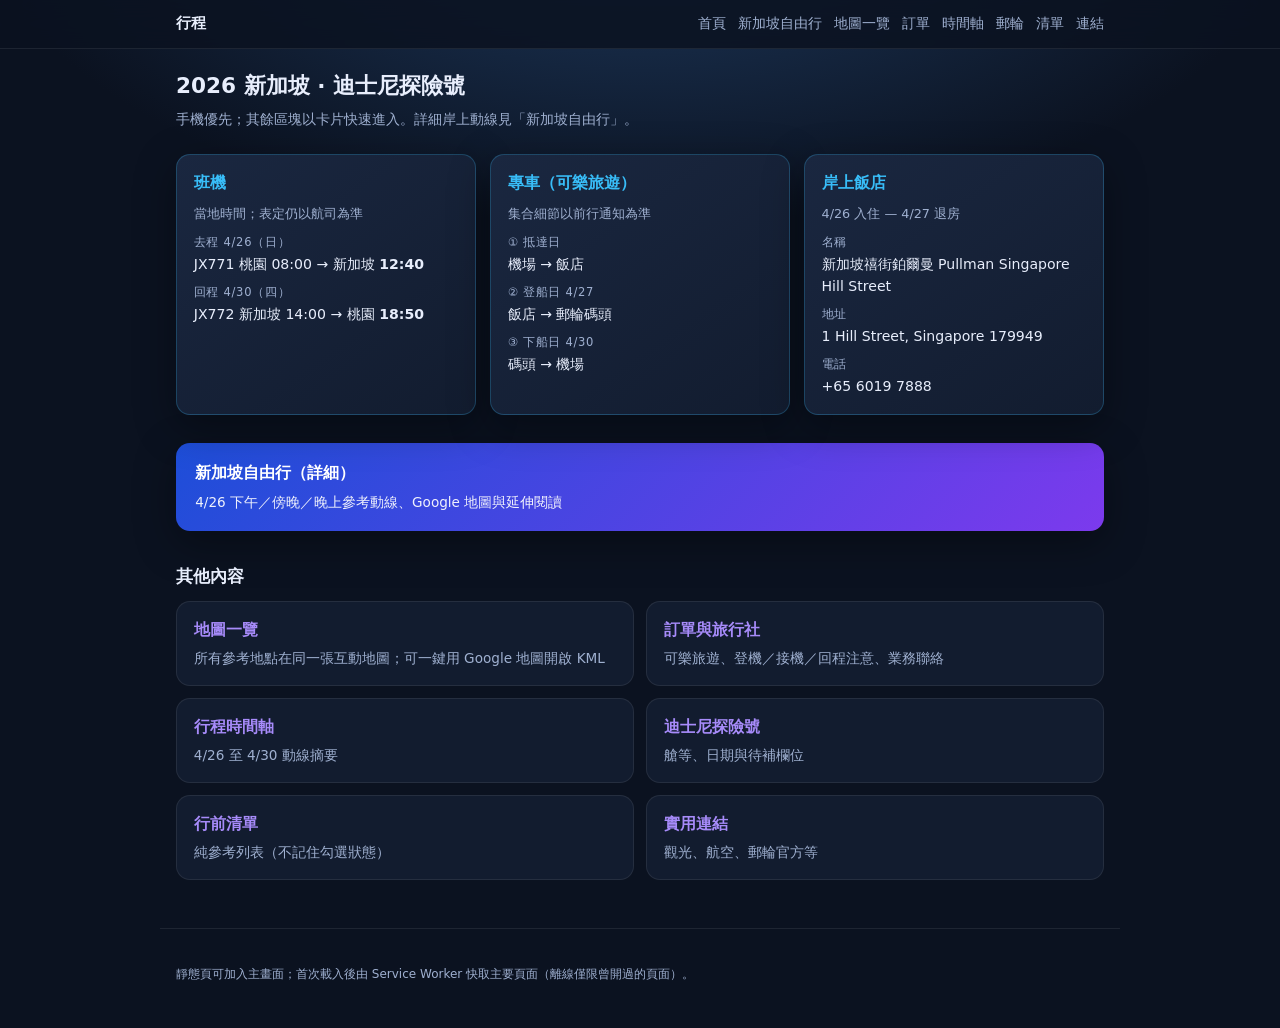
==== index.html @ 9dc24e78 "Initial commit: static trip site (Pages-ready) Made-with: Cursor" ====
<!DOCTYPE html>
<html lang="zh-Hant">
  <head>
    <meta charset="utf-8" />
    <meta name="viewport" content="width=device-width, initial-scale=1" />
    <meta name="theme-color" content="#0b1220" />
    <meta name="description" content="2026 新加坡岸上與郵輪行程備查" />
    <title>2026 新加坡 · 行程</title>
    <link rel="stylesheet" href="./assets/app.css" />
    <link rel="manifest" href="./manifest.json" />
    <link rel="icon" href="./assets/icon.svg" type="image/svg+xml" />
  </head>
  <body>
    <header class="site-header">
      <div class="site-header__inner">
        <a class="brand" href="./index.html">行程</a>
        <nav class="nav" aria-label="主選單">
          <a href="./index.html">首頁</a>
          <a href="./singapore.html">新加坡自由行</a>
          <a href="./map.html">地圖一覽</a>
          <a href="./order.html">訂單</a>
          <a href="./timeline.html">時間軸</a>
          <a href="./cruise.html">郵輪</a>
          <a href="./checklist.html">清單</a>
          <a href="./links.html">連結</a>
        </nav>
      </div>
    </header>

    <main>
      <div class="hero">
        <h1>2026 新加坡 · 迪士尼探險號</h1>
        <p>手機優先；其餘區塊以卡片快速進入。詳細岸上動線見「新加坡自由行」。</p>
      </div>

      <div class="grid-hero" aria-label="首屏重點">
        <article class="card card--hero">
          <h2>班機</h2>
          <p class="meta">當地時間；表定仍以航司為準</p>
          <dl>
            <dt>去程 4/26（日）</dt>
            <dd>JX771 桃園 08:00 → 新加坡 <strong>12:40</strong></dd>
            <dt>回程 4/30（四）</dt>
            <dd>JX772 新加坡 14:00 → 桃園 <strong>18:50</strong></dd>
          </dl>
        </article>
        <article class="card card--hero">
          <h2>專車（可樂旅遊）</h2>
          <p class="meta">集合細節以前行通知為準</p>
          <dl>
            <dt>① 抵達日</dt>
            <dd>機場 → 飯店</dd>
            <dt>② 登船日 4/27</dt>
            <dd>飯店 → 郵輪碼頭</dd>
            <dt>③ 下船日 4/30</dt>
            <dd>碼頭 → 機場</dd>
          </dl>
        </article>
        <article class="card card--hero">
          <h2>岸上飯店</h2>
          <p class="meta">4/26 入住 — 4/27 退房</p>
          <dl>
            <dt>名稱</dt>
            <dd>新加坡禧街鉑爾曼 Pullman Singapore Hill Street</dd>
            <dt>地址</dt>
            <dd>1 Hill Street, Singapore 179949</dd>
            <dt>電話</dt>
            <dd>+65 6019 7888</dd>
          </dl>
        </article>
      </div>

      <div class="feature-sg">
        <a href="./singapore.html">
          新加坡自由行（詳細）
          <span>4/26 下午／傍晚／晚上參考動線、Google 地圖與延伸閱讀</span>
        </a>
      </div>

      <h2 class="section-title">其他內容</h2>
      <div class="grid-cards">
        <a class="card-link" href="./map.html">
          <h3>地圖一覽</h3>
          <p>所有參考地點在同一張互動地圖；可一鍵用 Google 地圖開啟 KML</p>
        </a>
        <a class="card-link" href="./order.html">
          <h3>訂單與旅行社</h3>
          <p>可樂旅遊、登機／接機／回程注意、業務聯絡</p>
        </a>
        <a class="card-link" href="./timeline.html">
          <h3>行程時間軸</h3>
          <p>4/26 至 4/30 動線摘要</p>
        </a>
        <a class="card-link" href="./cruise.html">
          <h3>迪士尼探險號</h3>
          <p>艙等、日期與待補欄位</p>
        </a>
        <a class="card-link" href="./checklist.html">
          <h3>行前清單</h3>
          <p>純參考列表（不記住勾選狀態）</p>
        </a>
        <a class="card-link" href="./links.html">
          <h3>實用連結</h3>
          <p>觀光、航空、郵輪官方等</p>
        </a>
      </div>
    </main>

    <footer class="site-footer">
      <p>靜態頁可加入主畫面；首次載入後由 Service Worker 快取主要頁面（離線僅限曾開過的頁面）。</p>
    </footer>
    <script src="./assets/register-sw.js" defer></script>
  </body>
</html>
---- assets/app.css ----
/* 手機優先；桌機加寬 */
:root {
  --bg: #0b1220;
  --surface: #121c2f;
  --surface-2: #1a2740;
  --text: #e8eefc;
  --muted: #9fb0d0;
  --accent: #38bdf8;
  --accent-2: #a78bfa;
  --card-border: rgba(255, 255, 255, 0.08);
  --radius: 14px;
  --shadow: 0 12px 40px rgba(0, 0, 0, 0.35);
  --font: "SF Pro Text", system-ui, -apple-system, "Segoe UI", Roboto,
    "PingFang SC", "Hiragino Sans GB", "Microsoft YaHei", sans-serif;
}

*,
*::before,
*::after {
  box-sizing: border-box;
}

html {
  scroll-behavior: smooth;
}

body {
  margin: 0;
  font-family: var(--font);
  background: radial-gradient(1200px 600px at 50% -10%, #1e3a5f 0%, var(--bg) 55%);
  color: var(--text);
  line-height: 1.55;
  min-height: 100dvh;
}

a {
  color: var(--accent);
  text-decoration: none;
}
a:hover {
  text-decoration: underline;
}

img {
  max-width: 100%;
  height: auto;
  display: block;
}

.site-header {
  position: sticky;
  top: 0;
  z-index: 20;
  backdrop-filter: blur(12px);
  background: rgba(11, 18, 32, 0.85);
  border-bottom: 1px solid var(--card-border);
}

.site-header__inner {
  max-width: 960px;
  margin: 0 auto;
  padding: 0.75rem 1rem;
  display: flex;
  align-items: center;
  justify-content: space-between;
  gap: 0.75rem;
}

.brand {
  font-weight: 700;
  font-size: 0.95rem;
  letter-spacing: 0.02em;
  color: var(--text);
  text-decoration: none;
}
.brand:hover {
  text-decoration: none;
  color: var(--accent);
}

.nav {
  display: flex;
  flex-wrap: wrap;
  gap: 0.5rem 0.75rem;
  justify-content: flex-end;
}

.nav a {
  font-size: 0.85rem;
  color: var(--muted);
  text-decoration: none;
}
.nav a:hover {
  color: var(--accent);
}

main {
  max-width: 960px;
  margin: 0 auto;
  padding: 1.25rem 1rem 3rem;
}

.hero {
  margin-bottom: 1.5rem;
}

.hero h1 {
  font-size: 1.35rem;
  margin: 0 0 0.35rem;
  font-weight: 700;
}

.hero p {
  margin: 0;
  color: var(--muted);
  font-size: 0.9rem;
}

.grid-hero {
  display: grid;
  gap: 0.85rem;
}

@media (min-width: 720px) {
  .grid-hero {
    grid-template-columns: repeat(3, 1fr);
  }
}

.card {
  background: var(--surface);
  border: 1px solid var(--card-border);
  border-radius: var(--radius);
  padding: 1rem 1.05rem;
  box-shadow: var(--shadow);
}

.card--hero {
  border-color: rgba(56, 189, 248, 0.25);
  background: linear-gradient(145deg, var(--surface-2), var(--surface));
}

.card--hero h2 {
  margin: 0 0 0.5rem;
  font-size: 1rem;
  color: var(--accent);
}

.card--hero .meta {
  font-size: 0.8rem;
  color: var(--muted);
  margin: 0 0 0.65rem;
}

.card--hero dl {
  margin: 0;
  font-size: 0.88rem;
}

.card--hero dt {
  color: var(--muted);
  font-size: 0.72rem;
  text-transform: uppercase;
  letter-spacing: 0.06em;
  margin-top: 0.5rem;
}
.card--hero dt:first-child {
  margin-top: 0;
}
.card--hero dd {
  margin: 0.15rem 0 0;
}

.section-title {
  font-size: 1.05rem;
  margin: 2rem 0 0.75rem;
  color: var(--text);
}

.grid-cards {
  display: grid;
  gap: 0.75rem;
}

@media (min-width: 640px) {
  .grid-cards {
    grid-template-columns: repeat(2, 1fr);
  }
}

.card-link {
  display: block;
  padding: 1rem 1.05rem;
  border-radius: var(--radius);
  border: 1px solid var(--card-border);
  background: var(--surface);
  color: inherit;
  text-decoration: none;
  transition: border-color 0.15s, transform 0.15s;
}
.card-link:hover {
  border-color: rgba(167, 139, 250, 0.45);
  transform: translateY(-1px);
  text-decoration: none;
}

.card-link h3 {
  margin: 0 0 0.35rem;
  font-size: 0.98rem;
  color: var(--accent-2);
}

.card-link p {
  margin: 0;
  font-size: 0.85rem;
  color: var(--muted);
}

.feature-sg {
  margin: 1.75rem 0 1rem;
}

.feature-sg a {
  display: block;
  padding: 1.15rem 1.2rem;
  border-radius: var(--radius);
  background: linear-gradient(135deg, #1d4ed8 0%, #7c3aed 100%);
  color: #fff;
  text-decoration: none;
  font-weight: 600;
  font-size: 1rem;
  box-shadow: var(--shadow);
}
.feature-sg a:hover {
  filter: brightness(1.06);
  text-decoration: none;
}
.feature-sg a span {
  display: block;
  margin-top: 0.35rem;
  font-weight: 400;
  font-size: 0.85rem;
  opacity: 0.92;
}

.page-title {
  font-size: 1.25rem;
  margin: 0 0 0.5rem;
}

.lead {
  color: var(--muted);
  font-size: 0.92rem;
  margin: 0 0 1.25rem;
}

.poi {
  margin-bottom: 1.5rem;
  padding-bottom: 1.5rem;
  border-bottom: 1px solid var(--card-border);
}
.poi:last-child {
  border-bottom: 0;
  margin-bottom: 0;
  padding-bottom: 0;
}

.poi h3 {
  margin: 0 0 0.35rem;
  font-size: 1.05rem;
}

.poi .time {
  font-size: 0.8rem;
  color: var(--accent);
  margin: 0 0 0.5rem;
}

.poi figure {
  margin: 0.65rem 0;
  border-radius: 12px;
  overflow: hidden;
  border: 1px solid var(--card-border);
  background: var(--surface);
}

.poi figcaption {
  font-size: 0.72rem;
  color: var(--muted);
  padding: 0.45rem 0.6rem;
  line-height: 1.4;
}

.poi p {
  margin: 0.5rem 0;
  font-size: 0.9rem;
  color: #c9d6ef;
}

.actions {
  display: flex;
  flex-wrap: wrap;
  gap: 0.5rem;
  margin-top: 0.65rem;
}

.btn {
  display: inline-flex;
  align-items: center;
  justify-content: center;
  padding: 0.55rem 0.85rem;
  border-radius: 10px;
  font-size: 0.85rem;
  font-weight: 600;
  border: 1px solid rgba(56, 189, 248, 0.45);
  background: rgba(56, 189, 248, 0.12);
  color: var(--accent);
  text-decoration: none;
}
.btn:hover {
  background: rgba(56, 189, 248, 0.22);
  text-decoration: none;
}

.btn--secondary {
  border-color: rgba(167, 139, 250, 0.45);
  background: rgba(167, 139, 250, 0.12);
  color: #ddd6fe;
}
.btn--secondary:hover {
  background: rgba(167, 139, 250, 0.22);
}

.callout {
  background: var(--surface);
  border: 1px solid var(--card-border);
  border-radius: var(--radius);
  padding: 0.85rem 1rem;
  font-size: 0.88rem;
  color: var(--muted);
  margin: 1rem 0;
}

.site-footer {
  max-width: 960px;
  margin: 0 auto;
  padding: 1.5rem 1rem 2rem;
  font-size: 0.75rem;
  color: var(--muted);
  border-top: 1px solid var(--card-border);
}

.site-footer a {
  color: var(--muted);
  text-decoration: underline;
}

ul.plain {
  margin: 0.5rem 0 0;
  padding-left: 1.1rem;
  color: #c9d6ef;
  font-size: 0.9rem;
}

table.simple {
  width: 100%;
  border-collapse: collapse;
  font-size: 0.85rem;
  margin: 0.75rem 0;
}
table.simple th,
table.simple td {
  border: 1px solid var(--card-border);
  padding: 0.45rem 0.5rem;
  text-align: left;
  vertical-align: top;
}
table.simple th {
  background: var(--surface-2);
  color: var(--muted);
  font-weight: 600;
}

/* 地圖一覽頁（Leaflet） */
#poi-map {
  width: 100%;
  height: min(68vh, 560px);
  border-radius: 12px;
  overflow: hidden;
  border: 1px solid var(--card-border);
  box-shadow: var(--shadow);
}
#poi-map .leaflet-container {
  font-family: var(--font);
  background: var(--surface);
}
.map-toolbar {
  display: flex;
  flex-wrap: wrap;
  gap: 0.5rem;
  margin: 0.75rem 0 1rem;
}
.map-toolbar .btn {
  flex: 1 1 auto;
  min-width: 140px;
  text-align: center;
}
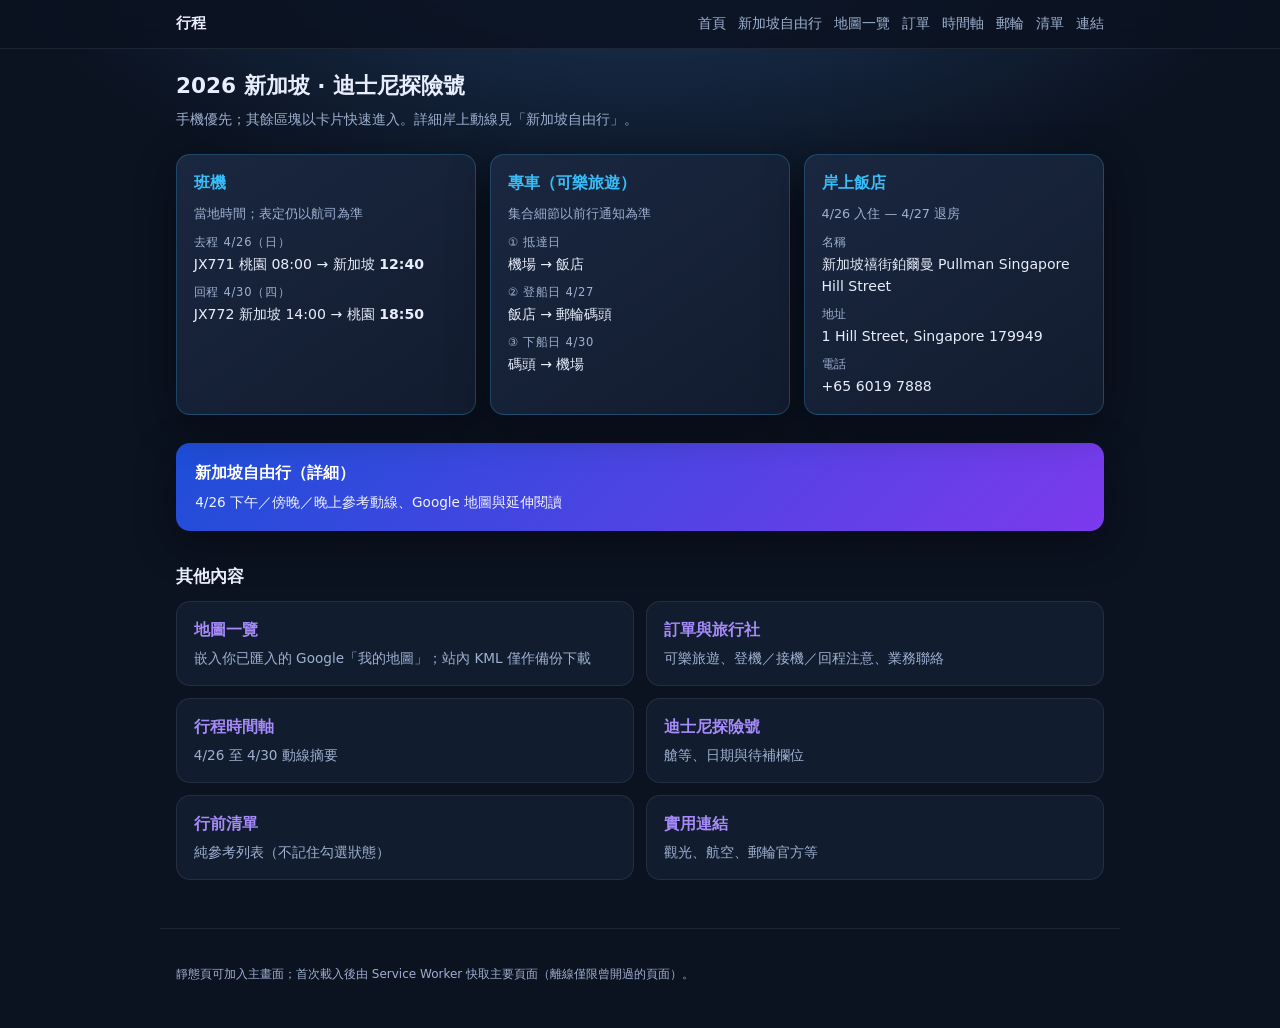
==== commit 791a8f70: "feat(map): embed Google My Maps (user mid); simplify page Made-with: Cursor" ====
--- a/index.html
+++ b/index.html
@@ -81,7 +81,7 @@
       <div class="grid-cards">
         <a class="card-link" href="./map.html">
           <h3>地圖一覽</h3>
-          <p>所有參考地點在同一張互動地圖；可一鍵用 Google 地圖開啟 KML</p>
+          <p>嵌入你已匯入的 Google「我的地圖」；站內 KML 僅作備份下載</p>
         </a>
         <a class="card-link" href="./order.html">
           <h3>訂單與旅行社</h3>
--- a/assets/app.css
+++ b/assets/app.css
@@ -394,6 +394,23 @@
   font-family: var(--font);
   background: var(--surface);
 }
+
+/* Google 我的地圖嵌入 */
+.my-maps-embed {
+  position: relative;
+  width: 100%;
+  border-radius: 12px;
+  overflow: hidden;
+  border: 1px solid var(--card-border);
+  box-shadow: var(--shadow);
+  background: var(--surface);
+}
+.my-maps-embed iframe {
+  display: block;
+  width: 100%;
+  height: min(72vh, 620px);
+  border: 0;
+}
 .map-toolbar {
   display: flex;
   flex-wrap: wrap;
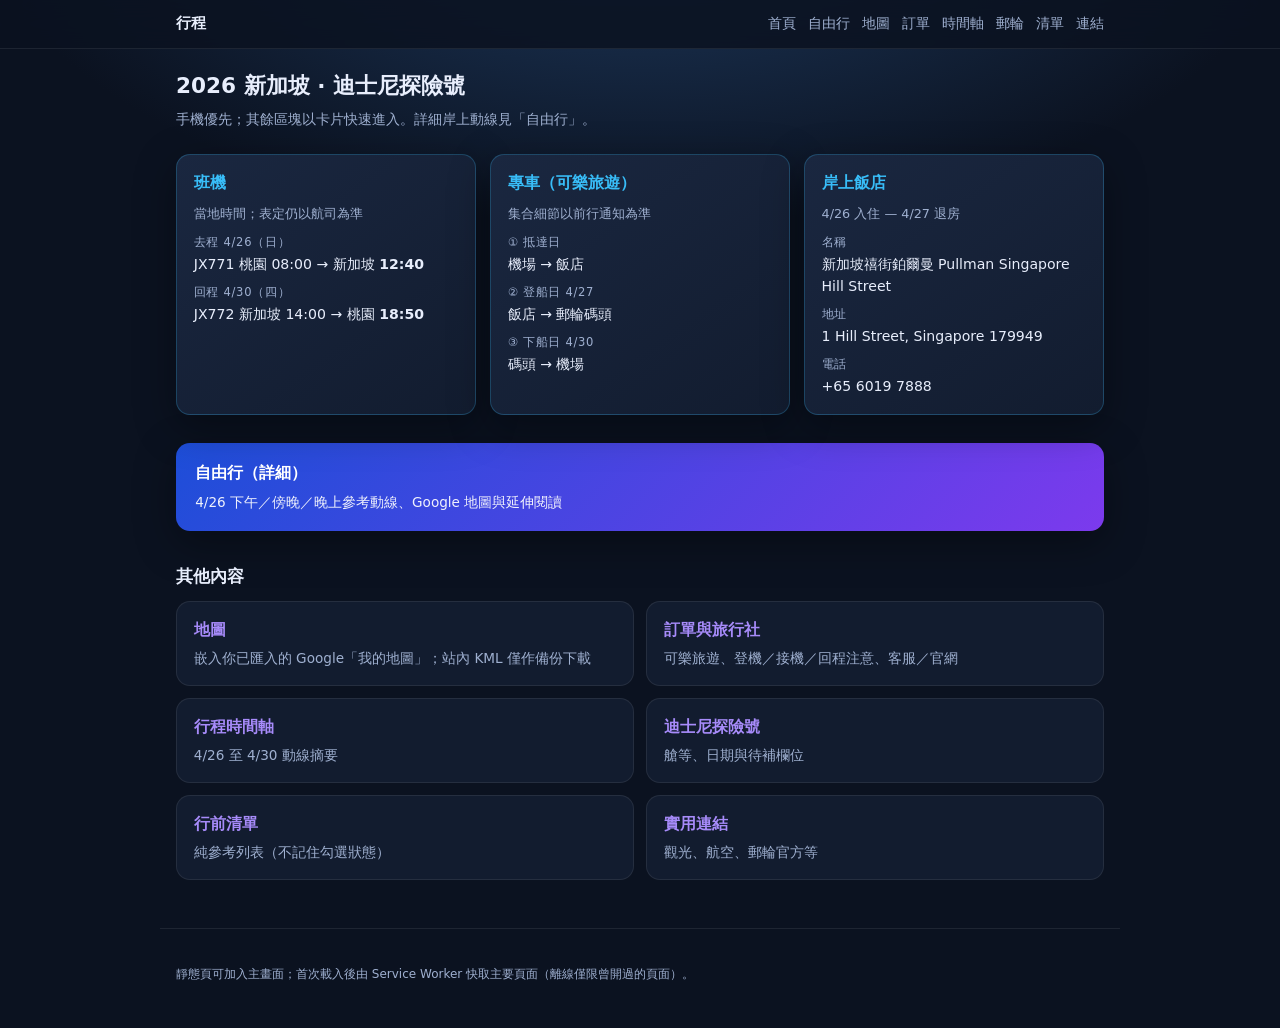
==== commit e20a8df5: "chore: shorten nav labels; remove trip.md mention; Cola contact via official site Made-with: Cursor" ====
--- a/index.html
+++ b/index.html
@@ -16,8 +16,8 @@
         <a class="brand" href="./index.html">行程</a>
         <nav class="nav" aria-label="主選單">
           <a href="./index.html">首頁</a>
-          <a href="./singapore.html">新加坡自由行</a>
-          <a href="./map.html">地圖一覽</a>
+          <a href="./singapore.html">自由行</a>
+          <a href="./map.html">地圖</a>
           <a href="./order.html">訂單</a>
           <a href="./timeline.html">時間軸</a>
           <a href="./cruise.html">郵輪</a>
@@ -30,7 +30,7 @@
     <main>
       <div class="hero">
         <h1>2026 新加坡 · 迪士尼探險號</h1>
-        <p>手機優先；其餘區塊以卡片快速進入。詳細岸上動線見「新加坡自由行」。</p>
+        <p>手機優先；其餘區塊以卡片快速進入。詳細岸上動線見「自由行」。</p>
       </div>
 
       <div class="grid-hero" aria-label="首屏重點">
@@ -72,7 +72,7 @@
 
       <div class="feature-sg">
         <a href="./singapore.html">
-          新加坡自由行（詳細）
+          自由行（詳細）
           <span>4/26 下午／傍晚／晚上參考動線、Google 地圖與延伸閱讀</span>
         </a>
       </div>
@@ -80,12 +80,12 @@
       <h2 class="section-title">其他內容</h2>
       <div class="grid-cards">
         <a class="card-link" href="./map.html">
-          <h3>地圖一覽</h3>
+          <h3>地圖</h3>
           <p>嵌入你已匯入的 Google「我的地圖」；站內 KML 僅作備份下載</p>
         </a>
         <a class="card-link" href="./order.html">
           <h3>訂單與旅行社</h3>
-          <p>可樂旅遊、登機／接機／回程注意、業務聯絡</p>
+          <p>可樂旅遊、登機／接機／回程注意、客服／官網</p>
         </a>
         <a class="card-link" href="./timeline.html">
           <h3>行程時間軸</h3>
--- a/assets/app.css
+++ b/assets/app.css
@@ -381,7 +381,7 @@
   font-weight: 600;
 }
 
-/* 地圖一覽頁（Leaflet） */
+/* 地圖頁（舊 Leaflet 備援樣式，若日後加回） */
 #poi-map {
   width: 100%;
   height: min(68vh, 560px);
